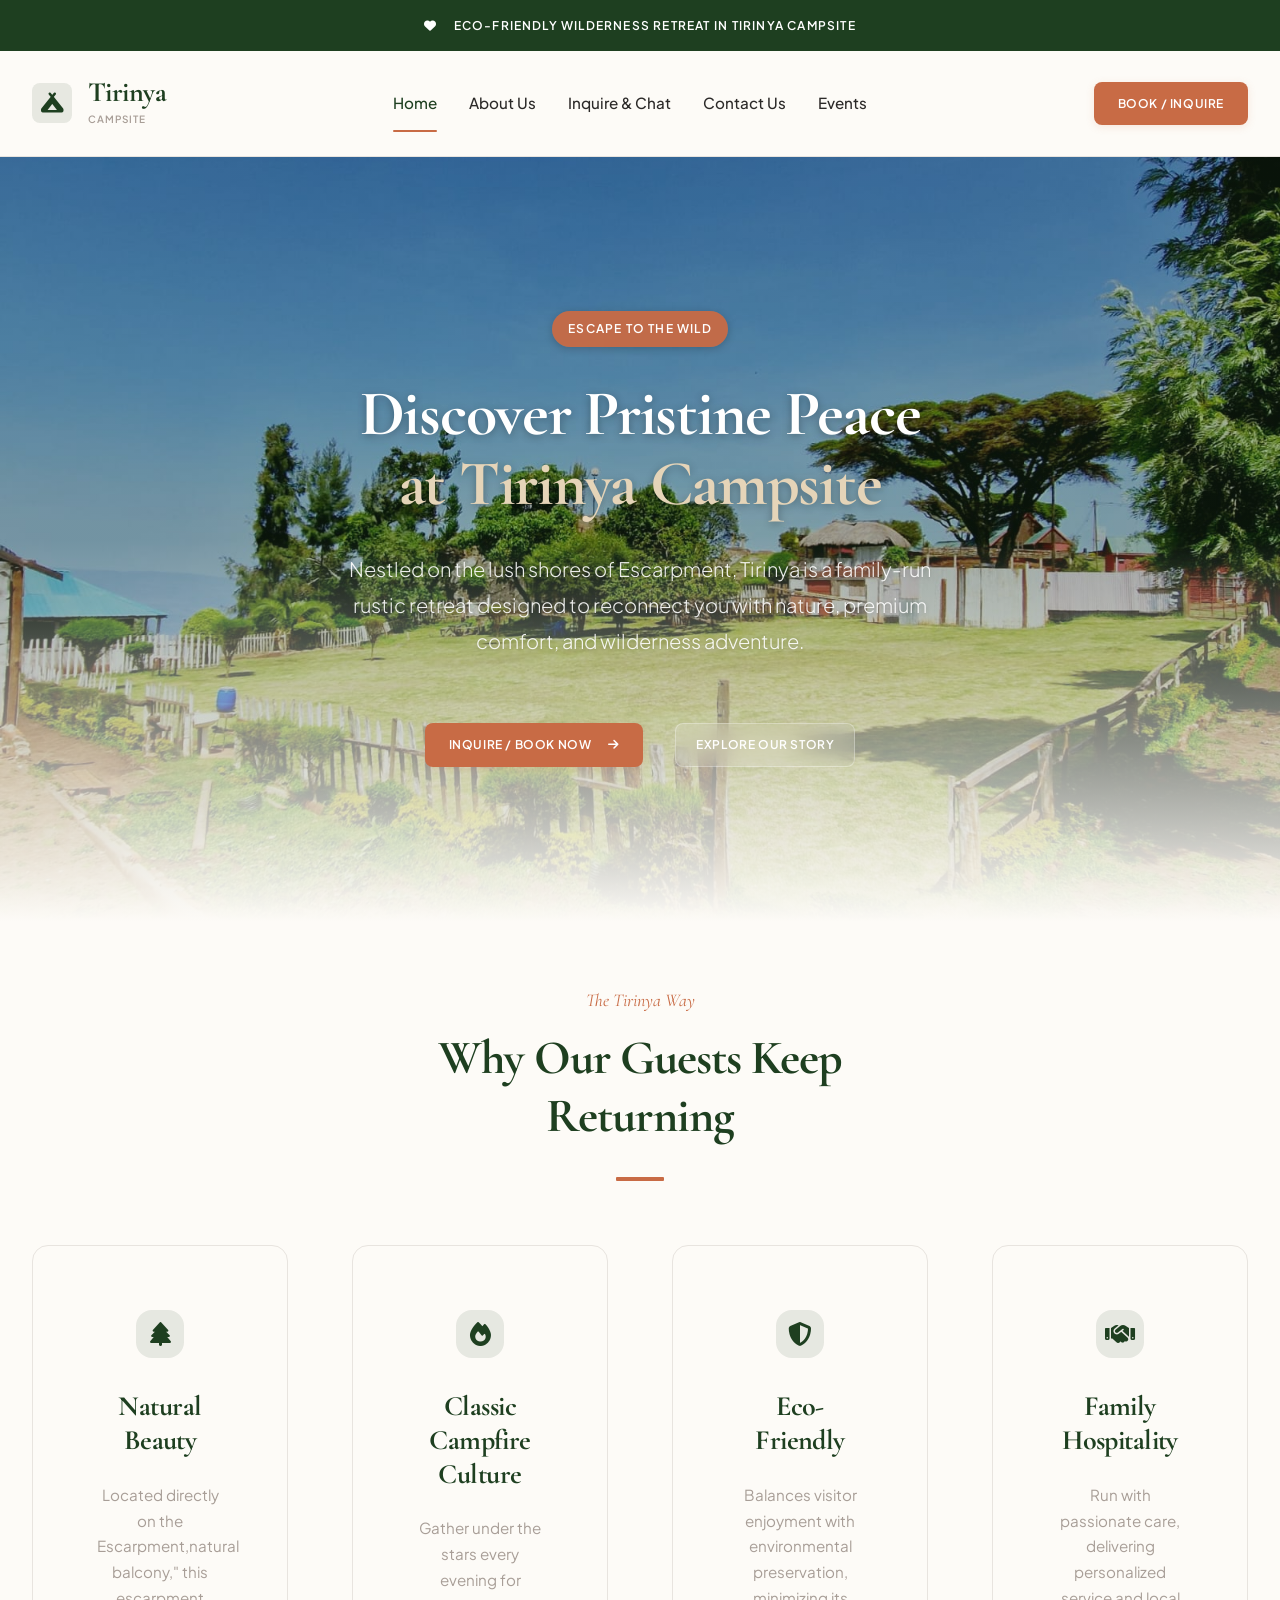
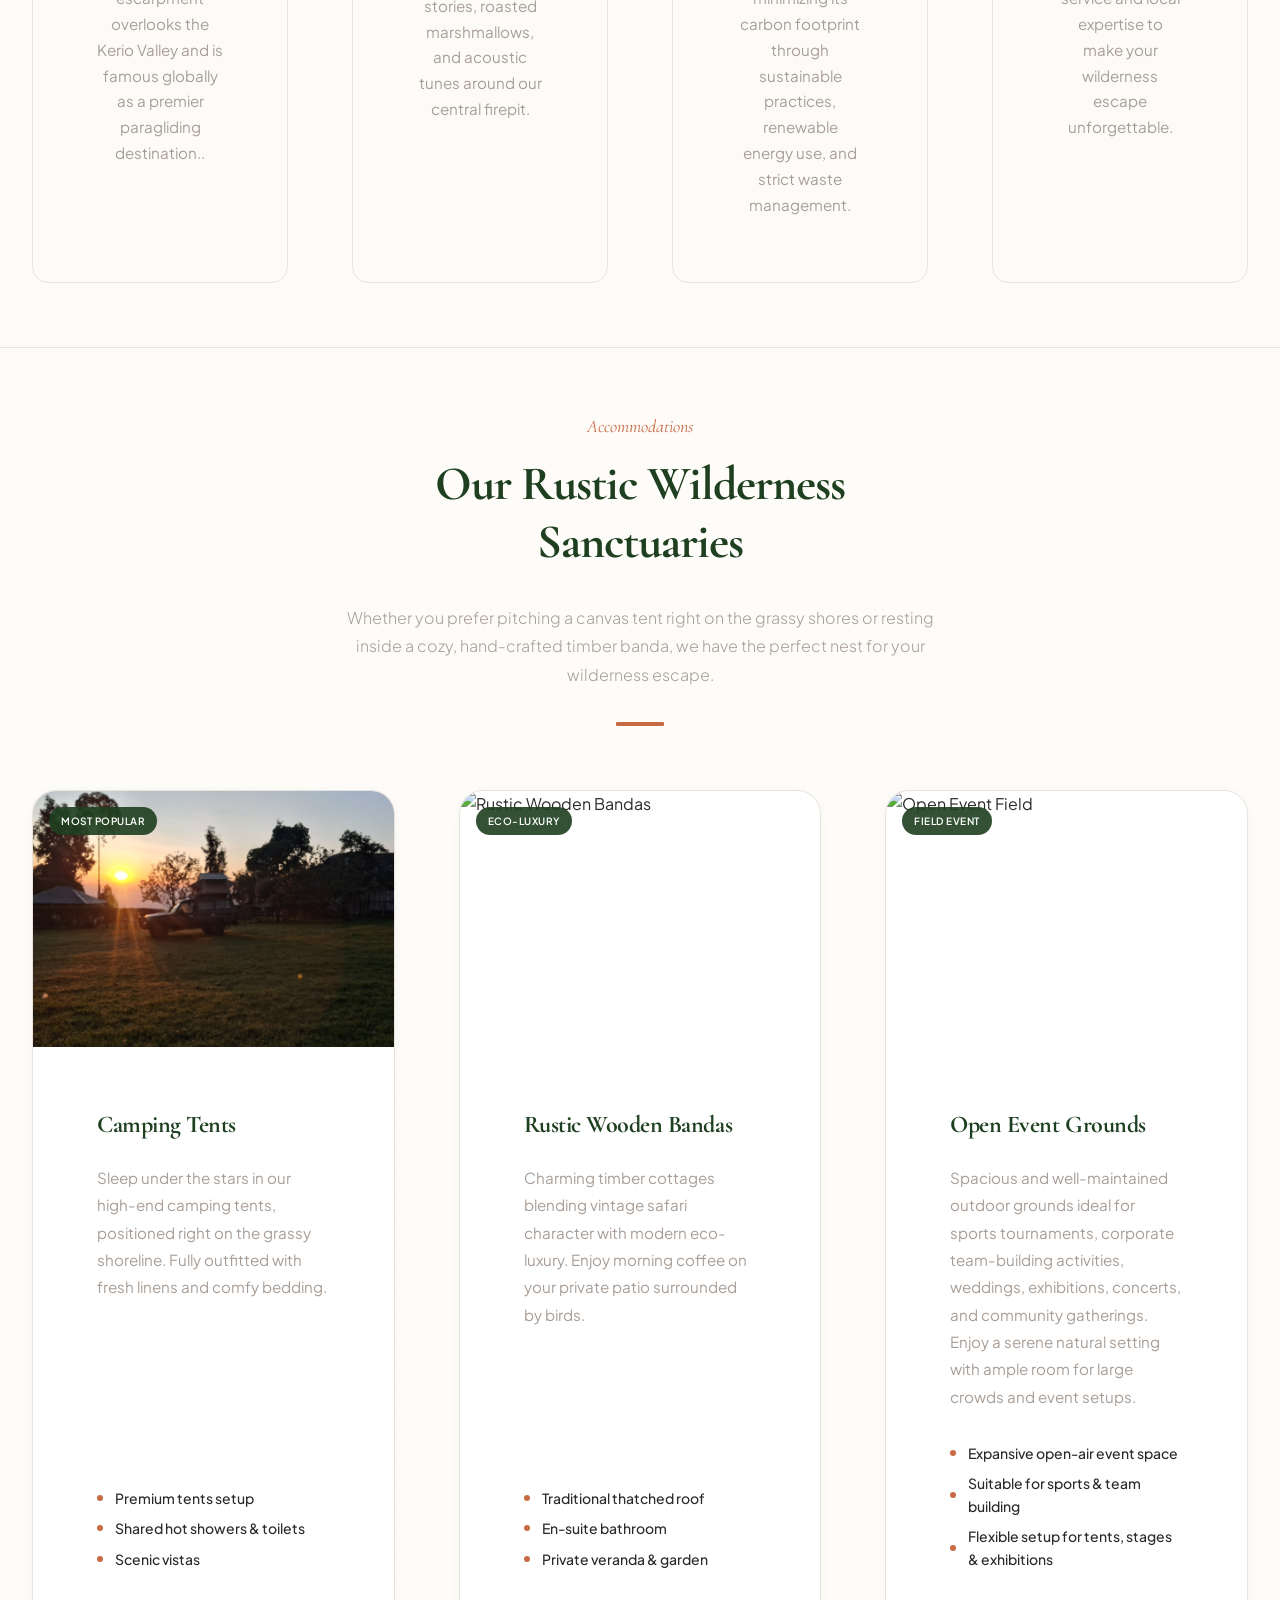
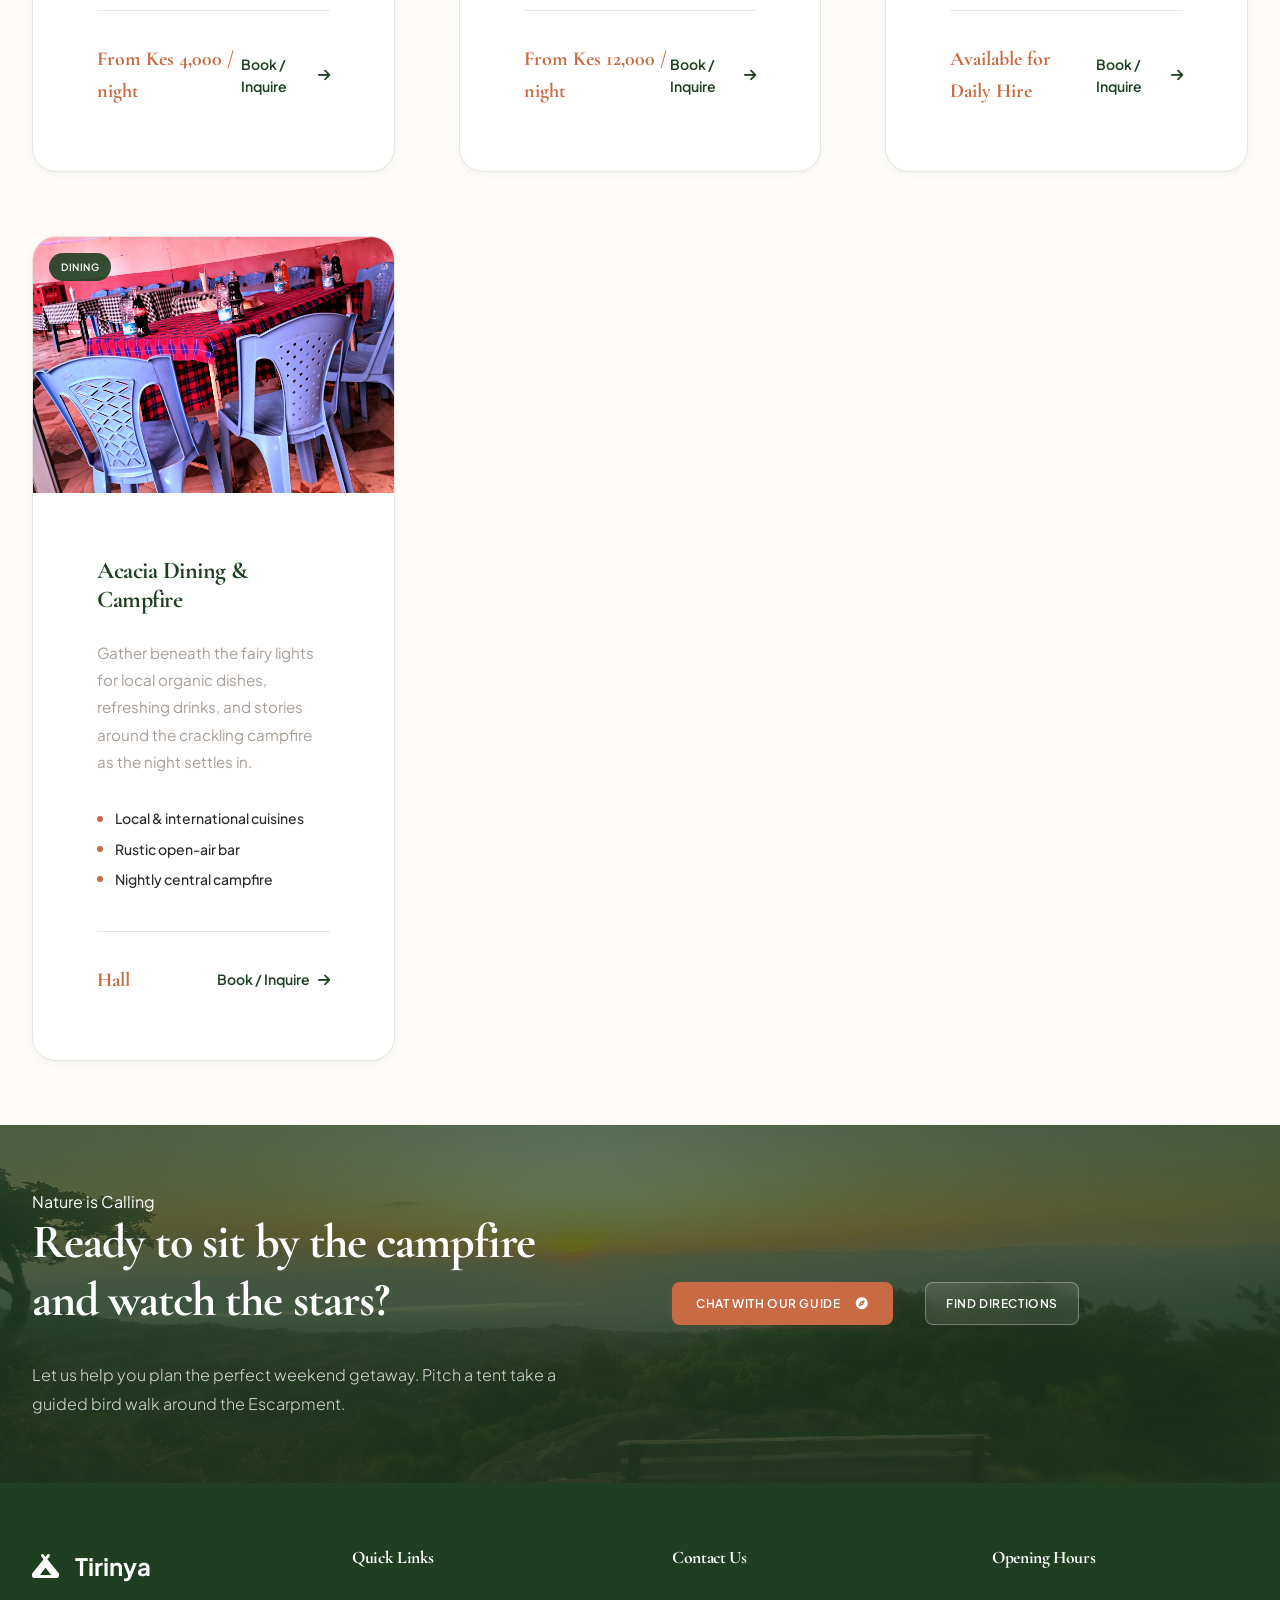
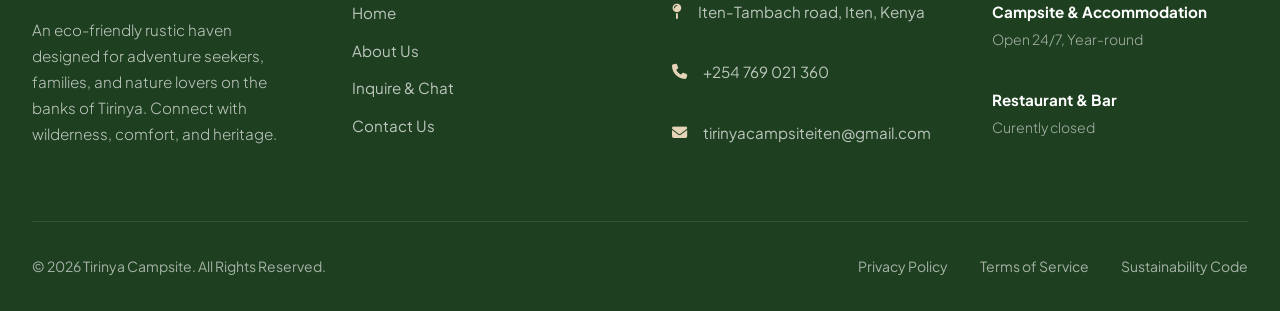
==== index.html @ 4e4fa60f "Tirinya website built" ====
<!DOCTYPE html>
<html lang="en">
<head>
    <meta charset="UTF-8">
    <meta name="viewport" content="width=device-width, initial-scale=1.0">
    <title>Tirinya Campsite | Rustic Wilderness Eco-Camp</title>
    <link rel="stylesheet" href="css/styles.css">
    <link href="https://fonts.googleapis.com/css2?family=Cormorant+Garamond:ital,wght@0,400;0,500;0,600;0,700;1,400&family=Plus+Jakarta+Sans:wght@300;400;500;600;700&display=swap" rel="stylesheet">
    <link rel="stylesheet" href="https://cdnjs.cloudflare.com/ajax/libs/font-awesome/6.4.0/css/all.min.css">
</head>
<body>
    <!-- Top Banner -->
    <div class="top-banner">
        <i class="fas fa-heart"></i>
        <span>Eco-Friendly Wilderness Retreat in Tirinya Campsite</span>
    </div>

    <!-- Navigation Header -->
    <header class="header">
        <div class="container">
            <div class="header-content">
                <!-- Logo -->
                <div class="logo">
                    <div class="logo-icon">
                        <i class="fas fa-campground"></i>
                    </div>
                    <div class="logo-text">
                        <h1>Tirinya</h1>
                        <p>Campsite</p>
                    </div>
                </div>

                <!-- Desktop Navigation -->
                <nav class="nav-desktop">
                    <a href="index.html" class="nav-link active">Home</a>
                    <a href="about.html" class="nav-link">About Us</a>
                    <a href="conversation.html" class="nav-link">Inquire & Chat</a>
                    <a href="contact.html" class="nav-link">Contact Us</a>
                    <a href="events.html" class="nav-link">Events</a>
                </nav>

                <!-- CTA Button -->
                <a href="conversation.html" class="btn btn-secondary">Book / Inquire</a>

                <!-- Mobile Menu Toggle -->
                <button class="mobile-menu-toggle" id="mobileMenuToggle">
                    <i class="fas fa-bars"></i>
                </button>
            </div>

            <!-- Mobile Navigation -->
            <nav class="nav-mobile" id="mobileMenu">
                <a href="index.html" class="nav-link-mobile">Home</a>
                <a href="about.html" class="nav-link-mobile">About Us</a>
                <a href="conversation.html" class="nav-link-mobile">Inquire & Chat</a>
                <a href="contact.html" class="nav-link-mobile">Contact Us</a>
                <a href="events.html" class="nav-link-mobile">Events</a>
                <a href="conversation.html" class="btn btn-secondary" style="width: 100%; text-align: center;">Book A Spot Now</a>
            </nav>
        </div>
    </header>

    <!-- Hero Section -->
    <section class="hero">
        <img src="assets/tirinya08.jpeg" alt="Tirinya Campsite Golden Hour" class="hero-bg">
        <div class="hero-overlay"></div>
        <div class="container hero-content">
            <span class="hero-badge">Escape to the Wild</span>
            <h2 class="hero-title">Discover Pristine Peace <br><span class="text-accent">at Tirinya Campsite</span></h2>
            <p class="hero-subtitle">Nestled on the lush shores of Escarpment, Tirinya is a family-run rustic retreat designed to reconnect you with nature, premium comfort, and wilderness adventure.</p>
            <div class="hero-buttons">
                <a href="conversation.html" class="btn btn-secondary">
                    <span>Inquire / Book Now</span>
                    <i class="fas fa-arrow-right"></i>
                </a>
                <a href="about.html" class="btn btn-outline">Explore Our Story</a>
            </div>
        </div>
    </section>

    <!-- Highlights Section -->
    <section class="highlights">
        <div class="container">
            <div class="section-header">
                <span class="section-subtitle">The Tirinya Way</span>
                <h2>Why Our Guests Keep Returning</h2>
                <div class="header-divider"></div>
            </div>

            <div class="highlights-grid">
                <div class="highlight-card">
                    <div class="highlight-icon">
                        <i class="fas fa-tree"></i>
                    </div>
                    <h3>Natural Beauty</h3>
                    <p>Located directly on the Escarpment,natural balcony," this escarpment overlooks the Kerio Valley and is famous globally as a premier paragliding destination..</p>
                </div>

                <div class="highlight-card">
                    <div class="highlight-icon">
                        <i class="fas fa-fire"></i>
                    </div>
                    <h3>Classic Campfire Culture</h3>
                    <p>Gather under the stars every evening for stories, roasted marshmallows, and acoustic tunes around our central firepit.</p>
                </div>

                <div class="highlight-card">
                    <div class="highlight-icon">
                        <i class="fas fa-shield-alt"></i>
                    </div>
                    <h3>Eco-Friendly</h3>
                    <p>Balances visitor enjoyment with environmental preservation, minimizing its carbon footprint through sustainable practices, renewable energy use, and strict waste management.</p>
                </div>

                <div class="highlight-card">
                    <div class="highlight-icon">
                        <i class="fas fa-handshake"></i>
                    </div>
                    <h3>Family Hospitality</h3>
                    <p>Run with passionate care, delivering personalized service and local expertise to make your wilderness escape unforgettable.</p>
                </div>
            </div>
        </div>
    </section>

    <!-- Accommodations Section -->
    <section class="accommodations">
        <div class="container">
            <div class="section-header">
                <span class="section-subtitle">Accommodations</span>
                <h2>Our Rustic Wilderness Sanctuaries</h2>
                <p class="section-description">Whether you prefer pitching a canvas tent right on the grassy shores or resting inside a cozy, hand-crafted timber banda, we have the perfect nest for your wilderness escape.</p>
                <div class="header-divider"></div>
            </div>

            <div class="accommodations-grid">
                <!-- Canvas Tents -->
                <div class="accommodation-card">
                    <div class="accommodation-image">
                        <img src="assets/tirinya04.jpg" alt="Lakefront Canvas Tents">
                        <span class="accommodation-badge">Most Popular</span>
                    </div>
                    <div class="accommodation-content">
                        <h3>Camping Tents</h3>
                        <p>Sleep under the stars in our high-end camping  tents, positioned right on the grassy shoreline. Fully outfitted with fresh linens and comfy bedding.</p>
                        <ul class="accommodation-features">
                            <li><span class="feature-dot"></span> Premium tents setup</li>
                            <li><span class="feature-dot"></span> Shared hot showers & toilets</li>
                            <li><span class="feature-dot"></span> Scenic vistas</li>
                        </ul>
                        <div class="accommodation-footer">
                            <span class="accommodation-price">From Kes 4,000 / night</span>
                            <a href="conversation.html" class="btn-link">Book / Inquire <i class="fas fa-arrow-right"></i></a>
                        </div>
                    </div>
                </div>

                <!-- Wooden Bandas -->
                <div class="accommodation-card">
                    <div class="accommodation-image">
                        <img src="assets/tirinya10.jpg" alt="Rustic Wooden Bandas">
                        <span class="accommodation-badge">Eco-Luxury</span>
                    </div>
                    <div class="accommodation-content">
                        <h3>Rustic Wooden Bandas</h3>
                        <p>Charming timber cottages blending vintage safari character with modern eco-luxury. Enjoy morning coffee on your private patio surrounded by birds.</p>
                        <ul class="accommodation-features">
                            <li><span class="feature-dot"></span> Traditional thatched roof</li>
                            <li><span class="feature-dot"></span> En-suite bathroom</li>
                            <li><span class="feature-dot"></span> Private veranda & garden</li>
                        </ul>
                        <div class="accommodation-footer">
                            <span class="accommodation-price">From Kes 12,000 / night</span>
                            <a href="conversation.html" class="btn-link">Book / Inquire <i class="fas fa-arrow-right"></i></a>
                        </div>
                    </div>
                </div>
               <!-- field -->
               <div class="accommodation-card">
    <div class="accommodation-image">
        <img src="assets/tirinya06.jpg" alt="Open Event Field">
        <span class="accommodation-badge">Field Event</span>
    </div>
    <div class="accommodation-content">
        <h3>Open Event Grounds</h3>
        <p>Spacious and well-maintained outdoor grounds ideal for sports tournaments, corporate team-building activities, weddings, exhibitions, concerts, and community gatherings. Enjoy a serene natural setting with ample room for large crowds and event setups.</p>
        <ul class="accommodation-features">
            <li><span class="feature-dot"></span> Expansive open-air event space</li>
            <li><span class="feature-dot"></span> Suitable for sports & team building</li>
            <li><span class="feature-dot"></span> Flexible setup for tents, stages & exhibitions</li>
        </ul>
        <div class="accommodation-footer">
            <span class="accommodation-price">Available for Daily Hire</span>
            <a href="conversation.html" class="btn-link">Book / Inquire <i class="fas fa-arrow-right"></i></a>
        </div>
    </div>
</div>

                <!-- Restaurant & Dining -->
                <div class="accommodation-card">
                    <div class="accommodation-image">
                        <img src="assets/tirinya09.jpg" alt="Acacia Dining & Campfire">
                        <span class="accommodation-badge">Dining</span>
                    </div>
                    <div class="accommodation-content">
                        <h3>Acacia Dining & Campfire</h3>
                        <p>Gather beneath the fairy lights for local organic dishes, refreshing drinks, and stories around the crackling campfire as the night settles in.</p>
                        <ul class="accommodation-features">
                            <li><span class="feature-dot"></span> Local & international cuisines</li>
                            <li><span class="feature-dot"></span> Rustic open-air bar</li>
                            <li><span class="feature-dot"></span> Nightly central campfire</li>
                        </ul>
                        <div class="accommodation-footer">
                            <span class="accommodation-price">Hall </span>
                            <a href="conversation.html" class="btn-link">Book / Inquire <i class="fas fa-arrow-right"></i></a>
                        </div>
                    </div>
                </div>
            </div>
        </div>
        
    </section>

    <!-- CTA Section -->
    <section class="cta-section">
        <div class="cta-bg">
            <img src="assets/tirinya03.jpg" alt="Tirinya sunset">
            <div class="cta-overlay"></div>
        </div>
        <div class="container cta-content">
            <div class="cta-text">
                <span class="cta-subtitle">Nature is Calling</span>
                <h2>Ready to sit by the campfire and watch the stars?</h2>
                <p>Let us help you plan the perfect weekend getaway. Pitch a tent take a guided bird walk around the Escarpment.</p>
            </div>
            <div class="cta-buttons">
                <a href="conversation.html" class="btn btn-secondary">
                    <span>Chat With Our Guide</span>
                    <i class="fas fa-compass"></i>
                </a>
                <a href="contact.html" class="btn btn-outline">Find Directions</a>
            </div>
        </div>
    </section>

    <!-- Footer -->
    <footer class="footer">
        <div class="container">
            <div class="footer-grid">
                <!-- Brand Column -->
                <div class="footer-col">
                    <div class="footer-logo">
                        <i class="fas fa-campground"></i>
                        <span>Tirinya</span>
                    </div>
                    <p>An eco-friendly rustic haven designed for adventure seekers, families, and nature lovers on the banks of Tirinya. Connect with wilderness, comfort, and heritage.</p>
                </div>

                <!-- Quick Links -->
                <div class="footer-col">
                    <h4>Quick Links</h4>
                    <ul>
                        <li><a href="index.html">Home</a></li>
                        <li><a href="about.html">About Us</a></li>
                        <li><a href="conversation.html">Inquire & Chat</a></li>
                        <li><a href="contact.html">Contact Us</a></li>
                    </ul>
                </div>

                <!-- Contact Details -->
                <div class="footer-col">
                    <h4>Contact Us</h4>
                    <ul class="contact-list">
                        <li>
                            <i class="fas fa-map-pin"></i>
                            <span>Iten-Tambach road, Iten, Kenya</span>
                        </li>
                        <li>
                            <i class="fas fa-phone"></i>
                            <span>+254 769 021 360</span>
                        </li>
                        <li>
                            <i class="fas fa-envelope"></i>
                            <span>tirinyacampsiteiten@gmail.com</span>
                        </li>
                    </ul>
                </div>

                <!-- Opening Hours -->
                <div class="footer-col">
                    <h4>Opening Hours</h4>
                    <ul class="hours-list">
                        <li>
                            <strong>Campsite & Accommodation</strong>
                            <p>Open 24/7, Year-round</p>
                        </li>
                        <li>
                            <strong>Restaurant & Bar</strong>
                            <p>Curently closed</p>
                        </li>
                    </ul>
                </div>
            </div>

            <!-- Footer Bottom -->
            <div class="footer-bottom">
                <p>&copy; <span id="year"></span> Tirinya Campsite. All Rights Reserved.</p>
                <div class="footer-links">
                    <a href="#">Privacy Policy</a>
                    <a href="#">Terms of Service</a>
                    <a href="#">Sustainability Code</a>
                </div>
            </div>
        </div>
    </footer>

    <script src="js/script.js"></script>
</body>
</html>
---- css/styles.css ----
/* ============================================
   TIRINYA CAMPSITE - MAIN STYLESHEET
   Earthy Heritage & Wilderness Safari Theme
   ============================================ */

/* Root Variables - Earthy Color Palette */
:root {
    --primary: #1E3F20;           /* Forest Green */
    --primary-light: #2d5a2d;
    --secondary: #C86B45;         /* Terracotta Orange */
    --secondary-light: #d47d52;
    --accent: #E5D4B8;            /* Soft Cream/Accent */
    --background: #FDFBF7;        /* Warm Cream */
    --foreground: #2C2A29;        /* Dark Charcoal */
    --border: #E8E4DF;            /* Light Border */
    --muted: #A89E97;             /* Muted Foreground */
    --card-bg: #FFFFFF;           /* Card Background */
    
    /* Spacing */
    --spacing-xs: 0.5rem;
    --spacing-sm: 1rem;
    --spacing-md: 1.5rem;
    --spacing-lg: 2rem;
    --spacing-xl: 3rem;
    --spacing-2xl: 4rem;
    
    /* Border Radius */
    --radius-sm: 0.375rem;
    --radius-md: 0.5rem;
    --radius-lg: 1rem;
    --radius-xl: 1.5rem;
    
    /* Transitions */
    --transition: all 0.3s cubic-bezier(0.25, 1, 0.5, 1);
    --transition-fast: all 0.2s ease-out;
}

/* ============================================
   GLOBAL STYLES
   ============================================ */

* {
    margin: 0;
    padding: 0;
    box-sizing: border-box;
}

html {
    scroll-behavior: smooth;
}

body {
    font-family: 'Plus Jakarta Sans', sans-serif;
    background-color: var(--background);
    color: var(--foreground);
    line-height: 1.6;
    font-size: 1rem;
    background-image: radial-gradient(rgba(44, 42, 41, 0.03) 1px, transparent 1px);
    background-size: 24px 24px;
}

h1, h2, h3, h4, h5, h6 {
    font-family: 'Cormorant Garamond', Georgia, serif;
    font-weight: 700;
    line-height: 1.2;
    letter-spacing: -0.02em;
}

h1 {
    font-size: clamp(2rem, 6vw, 3.5rem);
}

h2 {
    font-size: clamp(1.75rem, 5vw, 3rem);
}

h3 {
    font-size: clamp(1.25rem, 3vw, 1.75rem);
}

p {
    color: var(--muted);
    line-height: 1.8;
}

a {
    color: var(--primary);
    text-decoration: none;
    transition: var(--transition-fast);
}

a:hover {
    color: var(--secondary);
}

/* ============================================
   CONTAINER & LAYOUT
   ============================================ */

.container {
    max-width: 1280px;
    margin: 0 auto;
    padding: 0 var(--spacing-lg);
}

@media (max-width: 768px) {
    .container {
        padding: 0 var(--spacing-md);
    }
}

/* ============================================
   TOP BANNER
   ============================================ */

.top-banner {
    background-color: var(--primary);
    color: white;
    text-align: center;
    padding: var(--spacing-sm) var(--spacing-md);
    font-size: 0.75rem;
    font-weight: 600;
    letter-spacing: 0.1em;
    text-transform: uppercase;
    display: flex;
    align-items: center;
    justify-content: center;
    gap: var(--spacing-sm);
}

.top-banner i {
    animation: pulse 2s infinite;
}

@keyframes pulse {
    0%, 100% { opacity: 1; }
    50% { opacity: 0.6; }
}

/* ============================================
   HEADER & NAVIGATION
   ============================================ */

.header {
    background-color: rgba(253, 251, 247, 0.95);
    backdrop-filter: blur(10px);
    border-bottom: 1px solid var(--border);
    position: sticky;
    top: 0;
    z-index: 100;
    transition: var(--transition-fast);
}

.header-content {
    display: flex;
    align-items: center;
    justify-content: space-between;
    padding: var(--spacing-md) 0;
}

.logo {
    display: flex;
    align-items: center;
    gap: var(--spacing-sm);
    cursor: pointer;
    transition: var(--transition-fast);
}

.logo:hover {
    transform: translateY(-2px);
}

.logo-icon {
    background-color: rgba(30, 63, 32, 0.1);
    color: var(--primary);
    width: 2.5rem;
    height: 2.5rem;
    border-radius: var(--radius-md);
    display: flex;
    align-items: center;
    justify-content: center;
    font-size: 1.25rem;
    transition: var(--transition-fast);
}

.logo:hover .logo-icon {
    background-color: var(--primary);
    color: white;
}

.logo-text h1 {
    font-size: 1.75rem;
    color: var(--primary);
    margin: 0;
    line-height: 1;
}

.logo-text p {
    font-size: 0.625rem;
    text-transform: uppercase;
    letter-spacing: 0.1em;
    font-weight: 600;
    color: var(--muted);
    margin: 0.25rem 0 0 0;
}

/* Desktop Navigation */
.nav-desktop {
    display: flex;
    gap: var(--spacing-lg);
    align-items: center;
}

.nav-link {
    font-size: 0.95rem;
    font-weight: 500;
    color: var(--foreground);
    position: relative;
    padding: var(--spacing-sm) 0;
    transition: var(--transition-fast);
}

.nav-link:hover,
.nav-link.active {
    color: var(--primary);
}

.nav-link.active::after {
    content: '';
    position: absolute;
    bottom: 0;
    left: 0;
    right: 0;
    height: 2px;
    background-color: var(--secondary);
    border-radius: 1px;
}

/* Mobile Menu */
.mobile-menu-toggle {
    display: none;
    background: none;
    border: none;
    font-size: 1.5rem;
    color: var(--foreground);
    cursor: pointer;
    transition: var(--transition-fast);
}

.mobile-menu-toggle:hover {
    color: var(--primary);
}

.nav-mobile {
    display: none;
    flex-direction: column;
    gap: var(--spacing-md);
    padding: var(--spacing-lg) 0;
    border-top: 1px solid var(--border);
    background-color: var(--background);
}

.nav-mobile.active {
    display: flex;
}

.nav-link-mobile {
    display: flex;
    align-items: center;
    gap: var(--spacing-md);
    padding: var(--spacing-md);
    border-radius: var(--radius-md);
    font-weight: 500;
    color: var(--muted);
    transition: var(--transition-fast);
}

.nav-link-mobile:hover {
    background-color: rgba(30, 63, 32, 0.05);
    color: var(--primary);
}

@media (max-width: 768px) {
    .nav-desktop,
    .btn.btn-secondary {
        display: none;
    }

    .mobile-menu-toggle {
        display: block;
    }
}

/* ============================================
   BUTTONS
   ============================================ */

.btn {
    display: inline-flex;
    align-items: center;
    justify-content: center;
    gap: var(--spacing-sm);
    padding: 0.625rem 1.25rem;
    font-size: 0.75rem;
    font-weight: 600;
    text-transform: uppercase;
    letter-spacing: 0.05em;
    border: none;
    border-radius: var(--radius-md);
    cursor: pointer;
    transition: var(--transition-fast);
    white-space: nowrap;
}

.btn-primary {
    background-color: var(--primary);
    color: white;
    box-shadow: 0 2px 8px rgba(30, 63, 32, 0.15);
}

.btn-primary:hover {
    background-color: var(--primary-light);
    transform: translateY(-2px);
    box-shadow: 0 4px 12px rgba(30, 63, 32, 0.25);
}

.btn-secondary {
    background-color: var(--secondary);
    color: white;
    box-shadow: 0 2px 8px rgba(200, 107, 69, 0.15);
    padding: 0.75rem 1.5rem;
}

.btn-secondary:hover {
    background-color: var(--secondary-light);
    transform: translateY(-2px);
    box-shadow: 0 4px 12px rgba(200, 107, 69, 0.25);
}

.btn-outline {
    background-color: rgba(255, 255, 255, 0.1);
    color: white;
    border: 1px solid rgba(255, 255, 255, 0.3);
    backdrop-filter: blur(10px);
}

.btn-outline:hover {
    background-color: rgba(255, 255, 255, 0.2);
    border-color: rgba(255, 255, 255, 0.5);
}

.btn-link {
    color: var(--primary);
    font-size: 0.875rem;
    font-weight: 600;
    display: inline-flex;
    align-items: center;
    gap: 0.5rem;
    transition: var(--transition-fast);
}

.btn-link:hover {
    color: var(--secondary);
    transform: translateX(2px);
}

/* ============================================
   HERO SECTION
   ============================================ */

.hero {
    position: relative;
    min-height: 85vh;
    display: flex;
    align-items: center;
    justify-content: center;
    overflow: hidden;
}

.hero-bg {
    position: absolute;
    top: 0;
    left: 0;
    width: 100%;
    height: 100%;
    object-fit: cover;
    z-index: 1;
}

.hero-overlay {
    position: absolute;
    top: 0;
    left: 0;
    width: 100%;
    height: 100%;
    background: linear-gradient(to top, var(--background) 0%, rgba(30, 63, 32, 0.3) 50%, rgba(30, 63, 32, 0.3) 100%);
    z-index: 2;
}

.hero-content {
    position: relative;
    z-index: 3;
    text-align: center;
    color: white;
    padding: var(--spacing-2xl) var(--spacing-lg);
}

.hero-badge {
    display: inline-block;
    background-color: rgba(200, 107, 69, 0.95);
    color: white;
    font-size: 0.75rem;
    font-weight: 600;
    text-transform: uppercase;
    letter-spacing: 0.1em;
    padding: 0.5rem 1rem;
    border-radius: 2rem;
    margin-bottom: var(--spacing-lg);
    box-shadow: 0 2px 8px rgba(0, 0, 0, 0.2);
}

.hero-title {
    font-size: clamp(2.5rem, 8vw, 4rem);
    margin-bottom: var(--spacing-lg);
    text-shadow: 0 2px 8px rgba(0, 0, 0, 0.3);
    line-height: 1.1;
}

.text-accent {
    color: var(--accent);
}

.hero-subtitle {
    font-size: clamp(1rem, 2vw, 1.25rem);
    max-width: 600px;
    margin: 0 auto var(--spacing-2xl);
    color: rgba(255, 255, 255, 0.9);
    font-weight: 300;
    text-shadow: 0 1px 4px rgba(0, 0, 0, 0.2);
}

.hero-buttons {
    display: flex;
    gap: var(--spacing-lg);
    justify-content: center;
    flex-wrap: wrap;
}

@media (max-width: 768px) {
    .hero-buttons {
        flex-direction: column;
        align-items: center;
    }

    .hero-buttons .btn {
        width: 100%;
        max-width: 300px;
    }
}

/* ============================================
   SECTION HEADERS
   ============================================ */

.section-header {
    text-align: center;
    margin-bottom: var(--spacing-2xl);
    max-width: 600px;
    margin-left: auto;
    margin-right: auto;
}

.section-subtitle {
    display: block;
    font-family: 'Cormorant Garamond', serif;
    font-size: 1.125rem;
    font-style: italic;
    color: var(--secondary);
    margin-bottom: var(--spacing-sm);
}

.section-header h2 {
    color: var(--primary);
    margin-bottom: var(--spacing-lg);
}

.section-description {
    color: var(--muted);
    font-weight: 300;
    line-height: 1.8;
}

.header-divider {
    width: 3rem;
    height: 0.25rem;
    background-color: var(--secondary);
    margin: var(--spacing-lg) auto 0;
    border-radius: 1px;
}

/* ============================================
   HIGHLIGHTS SECTION
   ============================================ */

.highlights {
    padding: var(--spacing-2xl) 0;
    background-color: var(--background);
    border-bottom: 1px solid var(--border);
}

.highlights-grid {
    display: grid;
    grid-template-columns: repeat(auto-fit, minmax(250px, 1fr));
    gap: var(--spacing-2xl);
}

.highlight-card {
    background-color: rgba(253, 251, 247, 0.5);
    padding: var(--spacing-2xl);
    border-radius: var(--radius-lg);
    border: 1px solid var(--border);
    transition: var(--transition);
    text-align: center;
}

.highlight-card:hover {
    border-color: rgba(30, 63, 32, 0.2);
    box-shadow: 0 8px 24px rgba(30, 63, 32, 0.08);
}

.highlight-icon {
    width: 3rem;
    height: 3rem;
    background-color: rgba(30, 63, 32, 0.1);
    color: var(--primary);
    border-radius: var(--radius-lg);
    display: flex;
    align-items: center;
    justify-content: center;
    font-size: 1.5rem;
    margin: 0 auto var(--spacing-lg);
    transition: var(--transition-fast);
}

.highlight-card:hover .highlight-icon {
    background-color: var(--primary);
    color: white;
}

.highlight-card h3 {
    color: var(--primary);
    margin-bottom: var(--spacing-md);
}

.highlight-card p {
    font-size: 0.95rem;
    line-height: 1.7;
}

/* ============================================
   ACCOMMODATIONS SECTION
   ============================================ */

.accommodations {
    padding: var(--spacing-2xl) 0;
    background-color: rgba(253, 251, 247, 0.3);
}

.accommodations-grid {
    display: grid;
    grid-template-columns: repeat(auto-fit, minmax(320px, 1fr));
    gap: var(--spacing-2xl);
}

.accommodation-card {
    background-color: var(--card-bg);
    border: 1px solid var(--border);
    border-radius: var(--radius-xl);
    overflow: hidden;
    transition: var(--transition);
    display: flex;
    flex-direction: column;
    height: 100%;
    box-shadow: 0 2px 8px rgba(0, 0, 0, 0.04);
}

.accommodation-card:hover {
    transform: translateY(-4px);
    box-shadow: 0 12px 32px rgba(30, 63, 32, 0.12);
    border-color: rgba(30, 63, 32, 0.15);
}

.accommodation-image {
    position: relative;
    height: 16rem;
    overflow: hidden;
}

.accommodation-image img {
    width: 100%;
    height: 100%;
    object-fit: cover;
    transition: var(--transition);
}

.accommodation-card:hover .accommodation-image img {
    transform: scale(1.05);
}

.accommodation-badge {
    position: absolute;
    top: 1rem;
    left: 1rem;
    background-color: rgba(30, 63, 32, 0.9);
    color: white;
    font-size: 0.625rem;
    font-weight: 600;
    text-transform: uppercase;
    letter-spacing: 0.05em;
    padding: 0.375rem 0.75rem;
    border-radius: 2rem;
    z-index: 10;
}

.accommodation-content {
    padding: var(--spacing-2xl);
    display: flex;
    flex-direction: column;
    flex-grow: 1;
}

.accommodation-content h3 {
    color: var(--primary);
    margin-bottom: var(--spacing-md);
    font-size: 1.5rem;
}

.accommodation-content p {
    font-size: 0.95rem;
    margin-bottom: var(--spacing-lg);
    flex-grow: 1;
}

.accommodation-features {
    list-style: none;
    margin-bottom: var(--spacing-lg);
}

.accommodation-features li {
    display: flex;
    align-items: center;
    gap: 0.75rem;
    font-size: 0.875rem;
    color: var(--foreground);
    font-weight: 500;
    margin-bottom: 0.5rem;
}

.feature-dot {
    width: 0.375rem;
    height: 0.375rem;
    background-color: var(--secondary);
    border-radius: 50%;
    flex-shrink: 0;
}

.accommodation-footer {
    padding-top: var(--spacing-lg);
    border-top: 1px solid var(--border);
    display: flex;
    align-items: center;
    justify-content: space-between;
}

.accommodation-price {
    font-family: 'Cormorant Garamond', serif;
    font-size: 1.25rem;
    font-weight: 700;
    color: var(--secondary);
}

/* ============================================
   CTA SECTION
   ============================================ */

.cta-section {
    position: relative;
    padding: var(--spacing-2xl) 0;
    overflow: hidden;
}

.cta-bg {
    position: absolute;
    top: 0;
    left: 0;
    width: 100%;
    height: 100%;
    z-index: 1;
}

.cta-bg img {
    width: 100%;
    height: 100%;
    object-fit: cover;
}

.cta-overlay {
    position: absolute;
    top: 0;
    left: 0;
    width: 100%;
    height: 100%;
    background-color: rgba(30, 63, 32, 0.7);
    z-index: 2;
}

.cta-content {
    position: relative;
    z-index: 3;
    display: grid;
    grid-template-columns: 1fr 1fr;
    gap: var(--spacing-2xl);
    align-items: center;
    color: white;
}

.cta-text .section-subtitle {
    color: var(--accent);
}

.cta-text h2 {
    color: white;
    margin-bottom: var(--spacing-lg);
}

.cta-text p {
    color: rgba(255, 255, 255, 0.8);
    font-weight: 300;
}

.cta-buttons {
    display: flex;
    gap: var(--spacing-lg);
    flex-wrap: wrap;
}

@media (max-width: 768px) {
    .cta-content {
        grid-template-columns: 1fr;
    }

    .cta-buttons {
        flex-direction: column;
    }

    .cta-buttons .btn {
        width: 100%;
    }
}

/* ============================================
   PAGE HEADER
   ============================================ */

.page-header {
    padding: var(--spacing-2xl) 0;
    background-color: rgba(253, 251, 247, 0.4);
    border-bottom: 1px solid var(--border);
    text-align: center;
}

.page-header .container {
    max-width: 800px;
}

.page-header h1 {
    color: var(--primary);
    margin-bottom: var(--spacing-lg);
}

.page-header p {
    font-size: 1.1rem;
    font-weight: 300;
}

/* ============================================
   STORY SECTION
   ============================================ */

.story-section {
    padding: var(--spacing-2xl) 0;
}

.story-grid {
    display: grid;
    grid-template-columns: 1fr 1fr;
    gap: var(--spacing-2xl);
    align-items: center;
}

.story-content h2 {
    color: var(--primary);
    margin-bottom: var(--spacing-lg);
}

.story-content p {
    margin-bottom: var(--spacing-lg);
    line-height: 1.9;
}

.story-quote {
    border-left: 4px solid var(--secondary);
    padding-left: var(--spacing-lg);
    font-family: 'Cormorant Garamond', serif;
    font-size: 1.25rem;
    font-style: italic;
    color: var(--primary);
    margin: var(--spacing-lg) 0;
    line-height: 1.8;
}

.story-image {
    position: relative;
}

.story-image img {
    width: 100%;
    border-radius: var(--radius-xl);
    box-shadow: 0 8px 24px rgba(0, 0, 0, 0.12);
}

.story-card {
    position: absolute;
    bottom: -2rem;
    left: -2rem;
    background-color: var(--card-bg);
    padding: var(--spacing-lg);
    border-radius: var(--radius-lg);
    border: 1px solid var(--border);
    max-width: 280px;
    box-shadow: 0 8px 24px rgba(0, 0, 0, 0.15);
}

.story-card h4 {
    font-family: 'Cormorant Garamond', serif;
    font-size: 2rem;
    color: var(--secondary);
    margin: 0;
}

.story-card p {
    font-size: 0.75rem;
    font-weight: 600;
    text-transform: uppercase;
    letter-spacing: 0.05em;
    color: var(--primary);
    margin: var(--spacing-sm) 0;
}

.story-card span {
    font-size: 0.875rem;
    color: var(--muted);
    display: block;
}

@media (max-width: 1024px) {
    .story-grid {
        grid-template-columns: 1fr;
    }

    .story-card {
        position: static;
        margin-top: var(--spacing-lg);
    }
}

/* ============================================
   VALUES SECTION
   ============================================ */

.values-section {
    padding: var(--spacing-2xl) 0;
    background-color: rgba(253, 251, 247, 0.3);
    border-top: 1px solid var(--border);
    border-bottom: 1px solid var(--border);
}

.values-grid {
    display: grid;
    grid-template-columns: repeat(auto-fit, minmax(280px, 1fr));
    gap: var(--spacing-2xl);
}

.value-card {
    background-color: var(--card-bg);
    padding: var(--spacing-2xl);
    border-radius: var(--radius-lg);
    border: 1px solid var(--border);
    transition: var(--transition);
}

.value-card:hover {
    border-color: rgba(30, 63, 32, 0.2);
    box-shadow: 0 8px 24px rgba(30, 63, 32, 0.08);
}

.value-icon {
    width: 3rem;
    height: 3rem;
    background-color: rgba(30, 63, 32, 0.1);
    color: var(--primary);
    border-radius: var(--radius-md);
    display: flex;
    align-items: center;
    justify-content: center;
    font-size: 1.5rem;
    margin-bottom: var(--spacing-lg);
}

.value-card h3 {
    color: var(--primary);
    margin-bottom: var(--spacing-md);
}

.value-card p {
    font-size: 0.95rem;
    line-height: 1.7;
}

/* ============================================
   CTA BANNER
   ============================================ */

.cta-banner {
    background-color: var(--primary);
    color: white;
    padding: var(--spacing-2xl);
    text-align: center;
    border-radius: var(--radius-lg);
    margin: var(--spacing-2xl) 0;
}

.cta-banner .section-subtitle {
    color: var(--accent);
}

.cta-banner h2 {
    color: white;
    margin-bottom: var(--spacing-lg);
}

.cta-banner p {
    color: rgba(255, 255, 255, 0.8);
    max-width: 600px;
    margin: 0 auto var(--spacing-lg);
    font-weight: 300;
}

/* ============================================
   CONTACT SECTION
   ============================================ */

.contact-section {
    padding: var(--spacing-2xl) 0;
}

.contact-grid {
    display: grid;
    grid-template-columns: 1fr 1fr;
    gap: var(--spacing-2xl);
}

.contact-info h2 {
    color: var(--primary);
    margin-bottom: var(--spacing-lg);
}

.contact-info p {
    margin-bottom: var(--spacing-lg);
    line-height: 1.8;
}

.contact-cards {
    display: flex;
    flex-direction: column;
    gap: var(--spacing-lg);
}

.contact-card {
    background-color: rgba(253, 251, 247, 0.5);
    padding: var(--spacing-lg);
    border-radius: var(--radius-lg);
    border: 1px solid var(--border);
    display: flex;
    gap: var(--spacing-lg);
    transition: var(--transition-fast);
}

.contact-card:hover {
    background-color: rgba(30, 63, 32, 0.05);
    border-color: rgba(30, 63, 32, 0.15);
}

.contact-icon {
    width: 3rem;
    height: 3rem;
    background-color: rgba(30, 63, 32, 0.1);
    color: var(--primary);
    border-radius: var(--radius-md);
    display: flex;
    align-items: center;
    justify-content: center;
    font-size: 1.25rem;
    flex-shrink: 0;
}

.contact-card h4 {
    color: var(--primary);
    margin-bottom: 0.25rem;
}

.contact-card p {
    font-size: 0.95rem;
    margin: 0;
}

.contact-card small {
    font-size: 0.8rem;
    color: var(--muted);
    display: block;
    margin-top: 0.25rem;
}

/* Contact Form */
.contact-form-wrapper {
    background-color: var(--card-bg);
    padding: var(--spacing-2xl);
    border-radius: var(--radius-xl);
    border: 1px solid var(--border);
    box-shadow: 0 4px 16px rgba(0, 0, 0, 0.08);
}

.contact-form h3 {
    color: var(--primary);
    margin-bottom: var(--spacing-lg);
}

.form-row {
    display: grid;
    grid-template-columns: 1fr 1fr;
    gap: var(--spacing-lg);
}

.form-group {
    margin-bottom: var(--spacing-lg);
}

.form-group label {
    display: block;
    font-size: 0.75rem;
    font-weight: 600;
    text-transform: uppercase;
    letter-spacing: 0.05em;
    color: var(--foreground);
    margin-bottom: 0.5rem;
}

.required {
    color: var(--secondary);
}

.form-group input,
.form-group textarea,
.form-group select {
    width: 100%;
    padding: 0.75rem 1rem;
    background-color: rgba(253, 251, 247, 0.5);
    border: 1px solid var(--border);
    border-radius: var(--radius-md);
    font-family: inherit;
    font-size: 0.95rem;
    color: var(--foreground);
    transition: var(--transition-fast);
}

.form-group input:focus,
.form-group textarea:focus,
.form-group select:focus {
    outline: none;
    border-color: var(--primary);
    box-shadow: 0 0 0 3px rgba(30, 63, 32, 0.1);
    background-color: white;
}

.form-group textarea {
    resize: vertical;
    min-height: 120px;
}

.form-message {
    padding: var(--spacing-lg);
    border-radius: var(--radius-md);
    margin-top: var(--spacing-lg);
    text-align: center;
    font-weight: 500;
}

.form-message.success {
    background-color: rgba(30, 63, 32, 0.1);
    color: var(--primary);
    border: 1px solid rgba(30, 63, 32, 0.2);
}

.form-message.error {
    background-color: rgba(200, 107, 69, 0.1);
    color: var(--secondary);
    border: 1px solid rgba(200, 107, 69, 0.2);
}

@media (max-width: 1024px) {
    .contact-grid {
        grid-template-columns: 1fr;
    }

    .form-row {
        grid-template-columns: 1fr;
    }
}

/* ============================================
   CHAT SECTION
   ============================================ */

.chat-section {
    padding: var(--spacing-2xl) 0;
}

.chat-container {
    background-color: var(--card-bg);
    border: 1px solid var(--border);
    border-radius: var(--radius-xl);
    overflow: hidden;
    box-shadow: 0 8px 32px rgba(0, 0, 0, 0.1);
    display: flex;
    flex-direction: column;
    height: 600px;
}

.chat-header {
    background-color: var(--primary);
    color: white;
    padding: var(--spacing-lg);
    display: flex;
    align-items: center;
    justify-content: space-between;
}

.chat-header-info {
    display: flex;
    align-items: center;
    gap: var(--spacing-md);
}

.chat-avatar {
    width: 2.5rem;
    height: 2.5rem;
    background-color: rgba(255, 255, 255, 0.1);
    border-radius: var(--radius-md);
    display: flex;
    align-items: center;
    justify-content: center;
    font-size: 1.25rem;
}

.chat-header-info h3 {
    color: white;
    margin: 0;
    font-size: 1.1rem;
}

.chat-header-info p {
    font-size: 0.75rem;
    color: rgba(255, 255, 255, 0.6);
    margin: 0;
    display: flex;
    align-items: center;
    gap: 0.5rem;
}

.status-dot {
    width: 0.5rem;
    height: 0.5rem;
    background-color: #4ade80;
    border-radius: 50%;
    display: inline-block;
    animation: pulse 2s infinite;
}

.chat-header-hint {
    display: flex;
    align-items: center;
    gap: 0.5rem;
    font-size: 0.75rem;
    color: rgba(255, 255, 255, 0.7);
}

@media (max-width: 768px) {
    .chat-header-hint {
        display: none;
    }
}

.chat-messages {
    flex-grow: 1;
    overflow-y: auto;
    padding: var(--spacing-lg);
    background-color: rgba(253, 251, 247, 0.3);
    display: flex;
    flex-direction: column;
    gap: var(--spacing-lg);
}

.message {
    display: flex;
    gap: var(--spacing-md);
    max-width: 85%;
}

.message.user-message {
    align-self: flex-end;
    flex-direction: row-reverse;
}

.message-avatar {
    width: 2.25rem;
    height: 2.25rem;
    border-radius: var(--radius-md);
    display: flex;
    align-items: center;
    justify-content: center;
    font-size: 1rem;
    flex-shrink: 0;
}

.bot-message .message-avatar {
    background-color: var(--primary);
    color: white;
}

.user-message .message-avatar {
    background-color: var(--secondary);
    color: white;
}

.message-content {
    display: flex;
    flex-direction: column;
    gap: var(--spacing-sm);
}

.message-bubble {
    padding: var(--spacing-md);
    border-radius: var(--radius-lg);
    font-size: 0.95rem;
    line-height: 1.6;
    word-wrap: break-word;
}

.bot-message .message-bubble {
    background-color: white;
    color: var(--foreground);
    border: 1px solid var(--border);
    border-top-left-radius: var(--radius-sm);
}

.user-message .message-bubble {
    background-color: var(--secondary);
    color: white;
    border-top-right-radius: var(--radius-sm);
}

.message-suggestions {
    display: flex;
    flex-wrap: wrap;
    gap: 0.5rem;
    padding-top: var(--spacing-sm);
}

.suggestion-btn {
    background-color: white;
    color: var(--primary);
    border: 1px solid var(--primary);
    padding: 0.5rem 0.875rem;
    border-radius: 1rem;
    font-size: 0.8rem;
    font-weight: 500;
    cursor: pointer;
    transition: var(--transition-fast);
    white-space: nowrap;
}

.suggestion-btn:hover {
    background-color: var(--primary);
    color: white;
}

.chat-input-wrapper {
    padding: var(--spacing-lg);
    border-top: 1px solid var(--border);
    background-color: white;
}

.chat-input-form {
    display: flex;
    gap: var(--spacing-sm);
}

.chat-input {
    flex-grow: 1;
    padding: 0.75rem 1rem;
    background-color: rgba(253, 251, 247, 0.5);
    border: 1px solid var(--border);
    border-radius: var(--radius-lg);
    font-family: inherit;
    font-size: 0.95rem;
    color: var(--foreground);
    transition: var(--transition-fast);
}

.chat-input:focus {
    outline: none;
    border-color: var(--primary);
    box-shadow: 0 0 0 3px rgba(30, 63, 32, 0.1);
    background-color: white;
}

.chat-send-btn {
    background-color: var(--primary);
    color: white;
    border: none;
    width: 2.75rem;
    height: 2.75rem;
    border-radius: var(--radius-lg);
    cursor: pointer;
    display: flex;
    align-items: center;
    justify-content: center;
    font-size: 1rem;
    transition: var(--transition-fast);
}

.chat-send-btn:hover {
    background-color: var(--primary-light);
    transform: translateY(-2px);
}

/* ============================================
   FOOTER
   ============================================ */

.footer {
    background-color: var(--primary);
    color: white;
    padding: var(--spacing-2xl) 0 var(--spacing-lg);
    margin-top: auto;
}

.footer-grid {
    display: grid;
    grid-template-columns: repeat(auto-fit, minmax(250px, 1fr));
    gap: var(--spacing-2xl);
    margin-bottom: var(--spacing-2xl);
}

.footer-col h4 {
    color: white;
    margin-bottom: var(--spacing-lg);
    font-size: 1.1rem;
}

.footer-col p {
    color: rgba(255, 255, 255, 0.7);
    font-size: 0.95rem;
    line-height: 1.7;
    font-weight: 300;
}

.footer-col ul {
    list-style: none;
}

.footer-col ul li {
    margin-bottom: 0.75rem;
}

.footer-col a {
    color: rgba(255, 255, 255, 0.7);
    transition: var(--transition-fast);
    font-size: 0.95rem;
}

.footer-col a:hover {
    color: var(--accent);
}

.footer-logo {
    display: flex;
    align-items: center;
    gap: var(--spacing-sm);
    margin-bottom: var(--spacing-lg);
    font-size: 1.5rem;
    font-weight: 700;
}

.contact-list {
    display: flex;
    flex-direction: column;
    gap: var(--spacing-md);
}

.contact-list li {
    display: flex;
    align-items: flex-start;
    gap: var(--spacing-sm);
    font-size: 0.95rem;
    color: rgba(255, 255, 255, 0.7);
}

.contact-list i {
    color: var(--accent);
    margin-top: 0.25rem;
    flex-shrink: 0;
}

.hours-list {
    display: flex;
    flex-direction: column;
    gap: var(--spacing-md);
}

.hours-list li {
    font-size: 0.95rem;
}

.hours-list strong {
    color: white;
    display: block;
    margin-bottom: 0.25rem;
}

.hours-list p {
    color: rgba(255, 255, 255, 0.6);
    font-size: 0.875rem;
    margin: 0;
}

.footer-bottom {
    border-top: 1px solid rgba(255, 255, 255, 0.1);
    padding-top: var(--spacing-lg);
    display: flex;
    justify-content: space-between;
    align-items: center;
    flex-wrap: wrap;
    gap: var(--spacing-lg);
}

.footer-bottom p {
    color: rgba(255, 255, 255, 0.6);
    font-size: 0.875rem;
    margin: 0;
}

.footer-links {
    display: flex;
    gap: var(--spacing-lg);
}

.footer-links a {
    font-size: 0.875rem;
    color: rgba(255, 255, 255, 0.6);
}

@media (max-width: 768px) {
    .footer-bottom {
        flex-direction: column;
        text-align: center;
    }

    .footer-links {
        justify-content: center;
    }
}

/* ============================================
   RESPONSIVE DESIGN
   ============================================ */

@media (max-width: 768px) {
    .container {
        padding: 0 var(--spacing-md);
    }

    .hero-buttons {
        flex-direction: column;
    }

    .highlights-grid {
        grid-template-columns: 1fr;
    }

    .accommodations-grid {
        grid-template-columns: 1fr;
    }

    .cta-content {
        grid-template-columns: 1fr;
    }

    .cta-buttons {
        flex-direction: column;
    }

    .story-grid {
        grid-template-columns: 1fr;
    }

    .contact-grid {
        grid-template-columns: 1fr;
    }

    .form-row {
        grid-template-columns: 1fr;
    }

    .chat-container {
        height: 500px;
    }
}

/* Scrollbar Styling */
::-webkit-scrollbar {
    width: 8px;
}

::-webkit-scrollbar-track {
    background: rgba(253, 251, 247, 0.5);
}

::-webkit-scrollbar-thumb {
    background: var(--primary);
    border-radius: 4px;
}

::-webkit-scrollbar-thumb:hover {
    background: var(--primary-light);
}
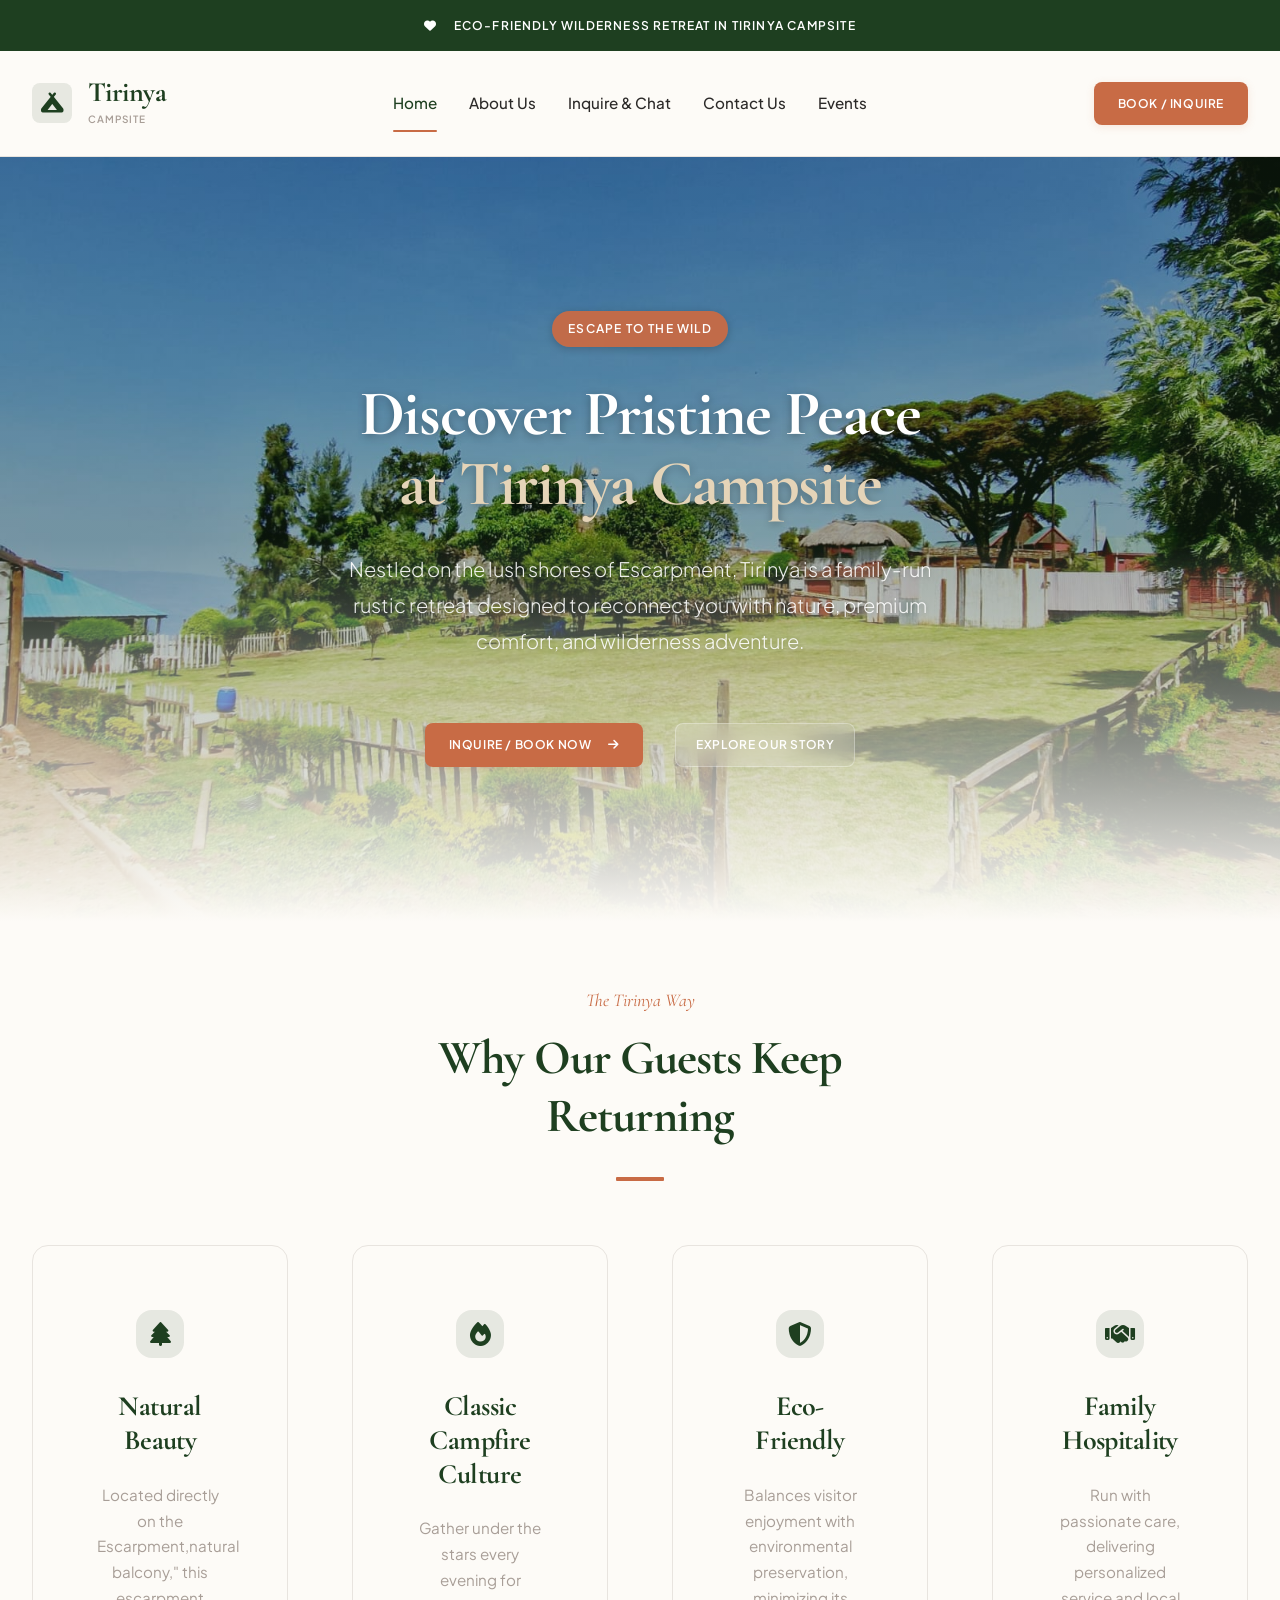
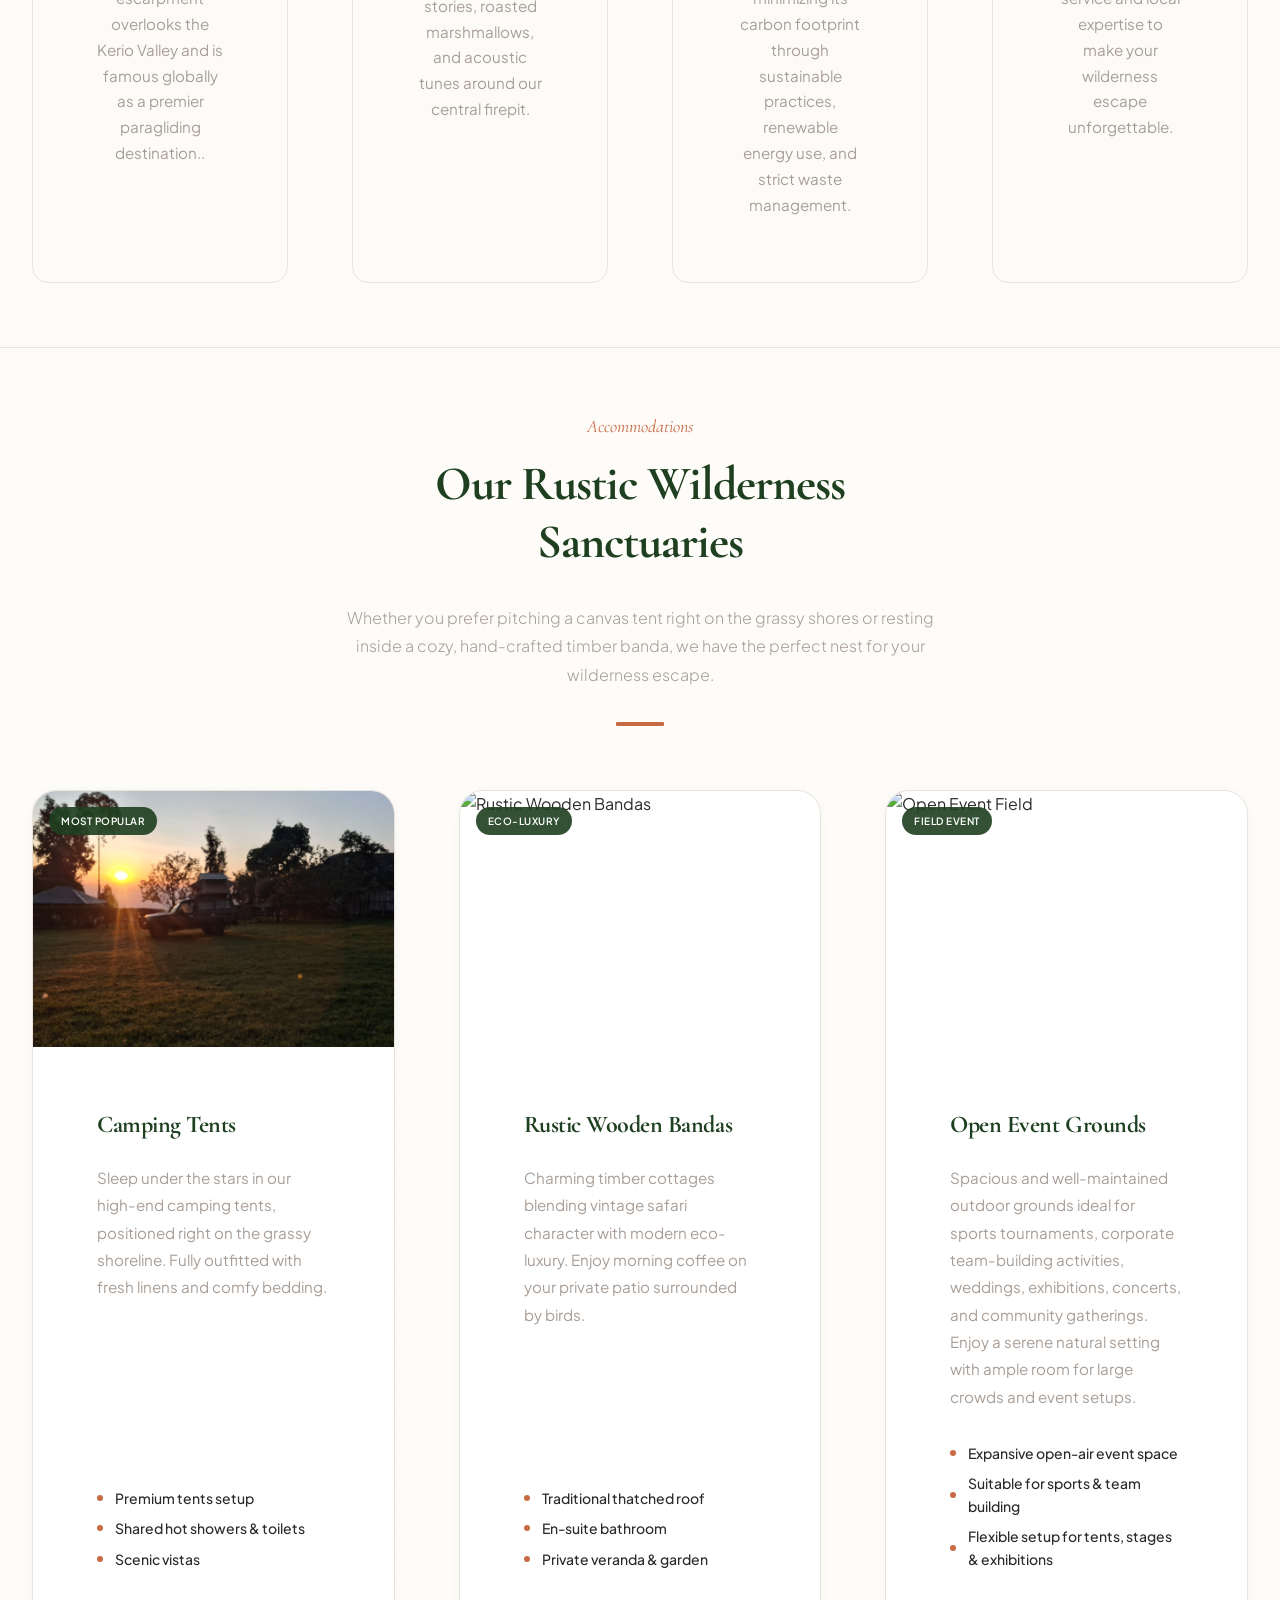
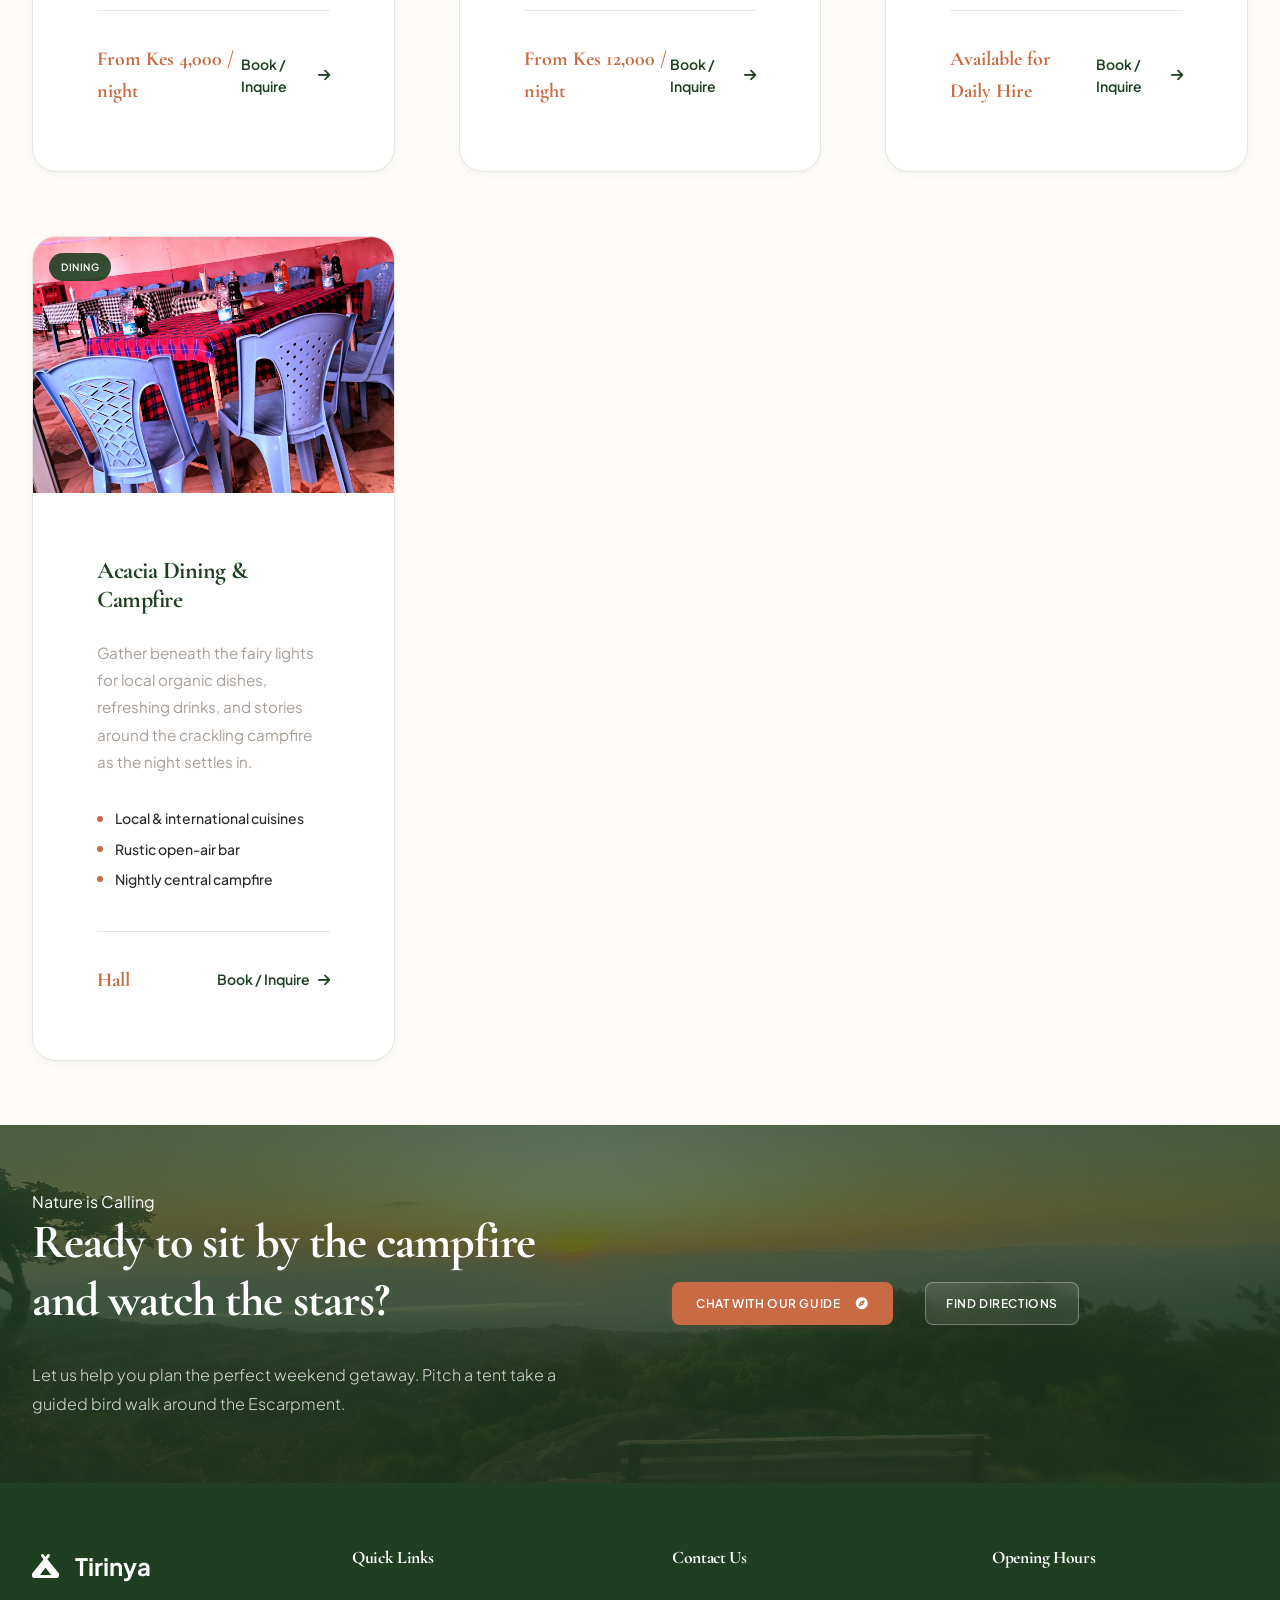
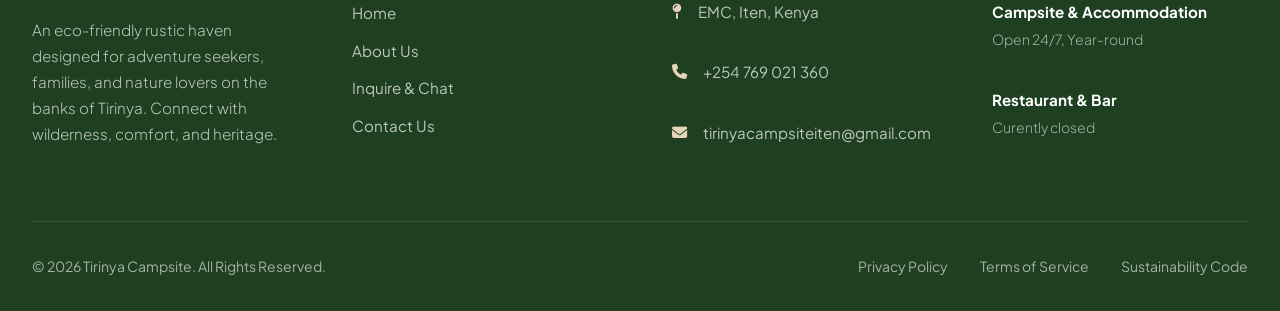
==== commit 79e28701: "modify Homepage" ====
--- a/index.html
+++ b/index.html
@@ -273,7 +273,7 @@
                     <ul class="contact-list">
                         <li>
                             <i class="fas fa-map-pin"></i>
-                            <span>Iten-Tambach road, Iten, Kenya</span>
+                            <span>EMC, Iten, Kenya</span>
                         </li>
                         <li>
                             <i class="fas fa-phone"></i>
--- a/css/styles.css
+++ b/css/styles.css
@@ -282,7 +282,7 @@
 
 @media (max-width: 768px) {
     .nav-desktop,
-    .btn.btn-secondary {
+    .header-content > .btn.btn-secondary {
         display: none;
     }
 
